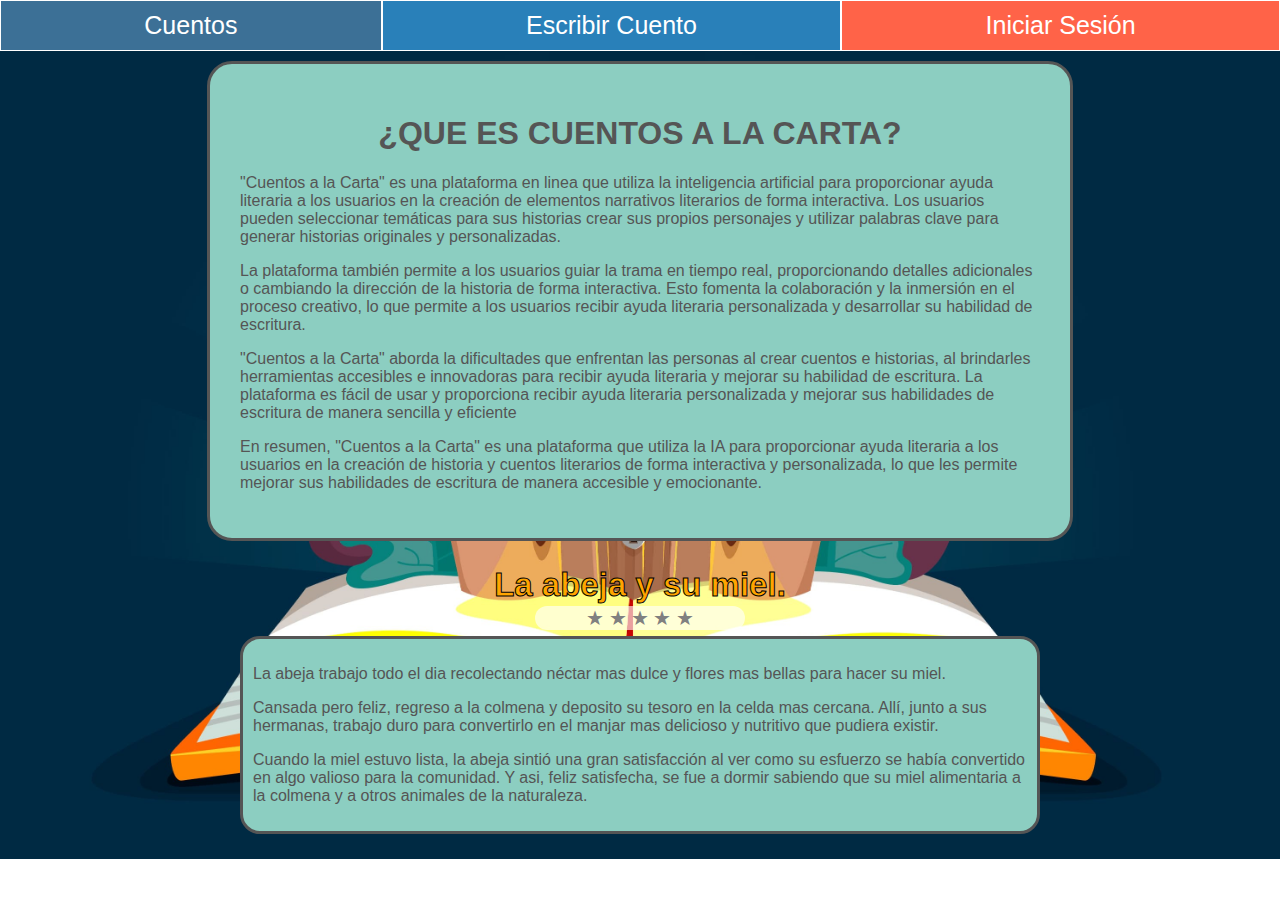
==== index.html @ 3b359a75 "HTML VALIDADO SEGUN W3C sin errores" ====
<!DOCTYPE html>
<html lang="es">

<head>
    <meta charset="UTF-8">
    <meta http-equiv="X-UA-Compatible" content="IE=edge">
    <meta name="viewport" content="width=device-width, initial-scale=1.0">
    <title>Cuentos a la Carta</title>
    <link rel="stylesheet" href="style.css">
    <link rel="stylesheet" href="formato-cuento.css">
</head>

<body>
    <header>
        <nav class="navbar">
            <ul class="menu-bar">
                <li><a href="cuentos.html">Cuentos</a></li>
                <li><a href="escribir.html">Escribir Cuento</a></li>
                <li class="iniciarsesion"><a href="iniciosesion.html">Iniciar Sesión</a></li>
            </ul>
        </nav>
    </header>
    <main>
        <section class="explicacion-inicio">
            <h1>¿QUE ES CUENTOS A LA CARTA?</h1>
            <p>"Cuentos a la Carta" es una plataforma en linea que utiliza la inteligencia artificial
                para proporcionar ayuda literaria a los usuarios en la creación de elementos narrativos
                literarios de forma interactiva. Los usuarios pueden seleccionar temáticas
                para sus historias crear sus propios personajes y utilizar palabras clave para generar
                historias originales y personalizadas.
            </p>
            <p>
                La plataforma también permite a los usuarios guiar la trama en tiempo real,
                proporcionando detalles adicionales o cambiando la dirección de la historia
                de forma interactiva. Esto fomenta la colaboración y la inmersión en el proceso
                creativo, lo que permite a los usuarios recibir ayuda literaria personalizada
                y desarrollar su habilidad de escritura.
            </p>

            <p>
                "Cuentos a la Carta" aborda la dificultades que enfrentan las personas al crear cuentos
                e historias, al brindarles herramientas accesibles e innovadoras para recibir ayuda literaria
                y mejorar su habilidad de escritura. La plataforma es fácil de usar y proporciona recibir
                ayuda literaria personalizada y mejorar sus habilidades de escritura de manera sencilla y eficiente
            </p>
            <p>
                En resumen, "Cuentos a la Carta" es una plataforma que utiliza la IA para proporcionar
                ayuda literaria a los usuarios en la creación de historia y cuentos literarios de forma
                interactiva y personalizada, lo que les permite mejorar sus habilidades de escritura
                de manera accesible y emocionante.
            </p>
        </section>

        <article class="cuento">
            <h2>La abeja y su miel.</h2>
            <form class="estrellas">
                <p class="clasificacion">
                    <input id="radio1" type="radio" name="estrellas" value="5">
                    <label for="radio1">★</label>
                    <input id="radio2" type="radio" name="estrellas" value="4">
                    <label for="radio2">★</label>
                    <input id="radio3" type="radio" name="estrellas" value="3">
                    <label for="radio3">★</label>
                    <input id="radio4" type="radio" name="estrellas" value="2">
                    <label for="radio4">★</label>
                    <input id="radio5" type="radio" name="estrellas" value="1">
                    <label for="radio5">★</label>
                </p>
            </form>
            <div class="boxcuento">
                <p> La abeja trabajo todo el dia recolectando néctar mas dulce y flores mas
                    bellas para hacer su miel. </p>
                <p>Cansada pero feliz, regreso a la colmena y deposito
                    su tesoro en la celda mas cercana.
                    Allí, junto a sus hermanas, trabajo duro para
                    convertirlo en el manjar mas delicioso y nutritivo que pudiera existir.</p>
                <p>Cuando
                    la miel estuvo lista, la abeja sintió una gran satisfacción al ver como su esfuerzo
                    se había convertido en algo valioso para la comunidad.
                    Y asi, feliz satisfecha,
                    se fue a dormir sabiendo que su miel alimentaria a la colmena y a otros animales
                    de la naturaleza.</p>
            </div>
        </article>
    </main>
    <footer></footer>
</body>

</html>
---- style.css ----
html {
  -webkit-scroll-behavior: smooth;
  scroll-behavior: smooth;
  font-family: Arial, Helvetica, sans-serif, Courier, monospace;
}


body {
  font-family: Arial, sans-serif;
  margin: 0;
  padding: 0;
  background-image: url(Castillo-fondo.jpg);
  background-repeat: no-repeat;
  background-size: cover;
  background-color: #FFFFFF;
  color: #555555;
}

/* MENU DE NAVEGACION PRINCIPAL */
.navbar {
  background-color: #2980B9;
  text-align: center;
}

.menu-bar {
  list-style-type: none;
  display: flex;
  flex-wrap: wrap;
  padding: 0;
  margin: 0;
}

.menu-bar li {
  flex-grow: 1;
}

.menu-bar li:hover {
  background-color: #684d4d52;
  cursor: pointer;
}

.iniciarsesion {
  background-color: #FF6348;
}

.iniciarsesion:hover {
  background-color: #684d4d52;
}

.menu-bar a {
  display: flex;
  justify-content: center;
  text-decoration: none;
  font-size: 25px;
  padding: 10px;
  color: #ffff;
  border: solid 1px;
}

@media screen and (max-width: 500px) {
  nav ul {
    flex-direction: column;
  }
}

/* INICIO */

.explicacion-inicio h1 {
  text-align: center;
}

.explicacion-inicio {
  border: solid;
  width: 90%;
  max-width: 800px;
  /* por ejemplo */
  margin: 0 auto;
  padding: 30px;
  margin-top: 10px;
  border-radius: 25px;
  background-color: #8ccec1;
}

/* CREAR CUENTO ESTILOS */
/* Estilos para el formulario */
.escribircuento form {
  display: flex;
  flex-direction: column;
  align-items: center;
  justify-content: center;
  margin-top: 10px;
}

.escribircuento h2{
  font-size: 35px;
  text-align: center;
  color: #ffa500;
  -webkit-text-stroke: 1px black; /* para navegadores webkit como Chrome y Safari */

}

.escribircuento label {
  font-size: 30px;
  color: #ffa500;
  -webkit-text-stroke: 1px black; /* para navegadores webkit como Chrome y Safari */
}

.escribircuento input[type="text"],
.escribircuento input[type="number"],
.escribircuento select {
  padding: 10px;
  margin: 10px;
  font-size: 16px;
  border-radius: 25px;
  width: 100%;
  border: 1px solid black;
  max-width: 500px;
  text-align: center;
}

.escribircuento input[type="number"] {
  min-width: 353px;
  max-width: 478px;
  margin: 10px;
}

.escribircuento button[type="submit"] {
  padding: 10px;
  margin: 20px 10px;
  font-size: 18px;
  border: none;
  border-radius: 5px;
  background-color: #2980B9;
  border: black 1px solid;
  color: white;
  cursor: pointer;
  transition: all 0.3s ease;
}

.escribircuento button[type="submit"]:hover {
  background-color: #1C639E;
}

/* Estilos para la sección de vista previa del cuento */

#cuento-generado {
  display: flex;
  justify-content: center;
  align-items: center;
  max-width: 80%;
  min-height: 200px;
  margin: auto;
  margin-bottom: 25px;
  font-size: 24px;
  overflow-wrap: break-word;
  word-wrap: break-word;
  text-align: center;
  border: black 1px solid;
  border-radius: 25px;
  background-color: #FFFFFF;
}

#cuento-generado p {
  max-width: 100%;
  overflow: hidden;
}

#cuento-generado:after {
  content: "";
  /* crear un pseudo-elemento después del contenido para calcular el número de palabras */
  visibility: hidden;
}

#cuento-generado[data-word-count]:after {
  content: attr(data-word-count);
  /* establecer el contenido del pseudo-elemento como el número de palabras */
}

/* estilos opcionales para los distintos tamaños de fuente según el número de palabras */
@media (min-width: 768px) {
  #cuento-generado[data-word-count="0"] {
    font-size: 1rem;
  }

  #cuento-generado[data-word-count="50"] {
    font-size: 1.25rem;
  }

  #cuento-generado[data-word-count="100"] {
    font-size: 1.5rem;
  }

  #cuento-generado[data-word-count="150"] {
    font-size: 1.75rem;
  }

  #cuento-generado[data-word-count="200"] {
    font-size: 2rem;
  }
}
---- formato-cuento.css ----
/* ESTRELLAS */
.estrellas {
    width: 250px;
    margin: 0 auto;
    height: 50px;
  }
  
  .estrellas p {
    text-align: center;
  }

  .estrellas label:hover,
  .estrellas label:hover ~ label {
    color: #ffa500;
  }
  
  .clasificacion  label {
    font-size: 20px;
    color: #808080;
  }
  
  .clasificacion {
    direction: rtl;
    unicode-bidi: bidi-override;
    margin: 20px;
    background-color: #ffffff9f;
    border-radius: 25px;
  }

  .clasificacion input[type="radio"] {
    display: none;
  }
  
  .clasificacion input[type="radio"]:checked ~ label {
    color: #ffa500;
  }

/* CUENTOS */


  .cuento{
    width: 90%;
    max-width: 800px; /* por ejemplo */
    margin: 25px auto;
  }

  .cuento form{
    height:30px;
  }
  
  .cuento h2 {
    text-align: center;
    margin: 0;
    height: 20px;
    color: #ffa500;
    font-size: 33px;
    -webkit-text-stroke: 1px black; /* para navegadores webkit como Chrome y Safari */
  }
  
  
  .boxcuento{
    border: solid;
    padding: 10px;
    border-radius: 20px;
    background-color: #8ccec1;
  }
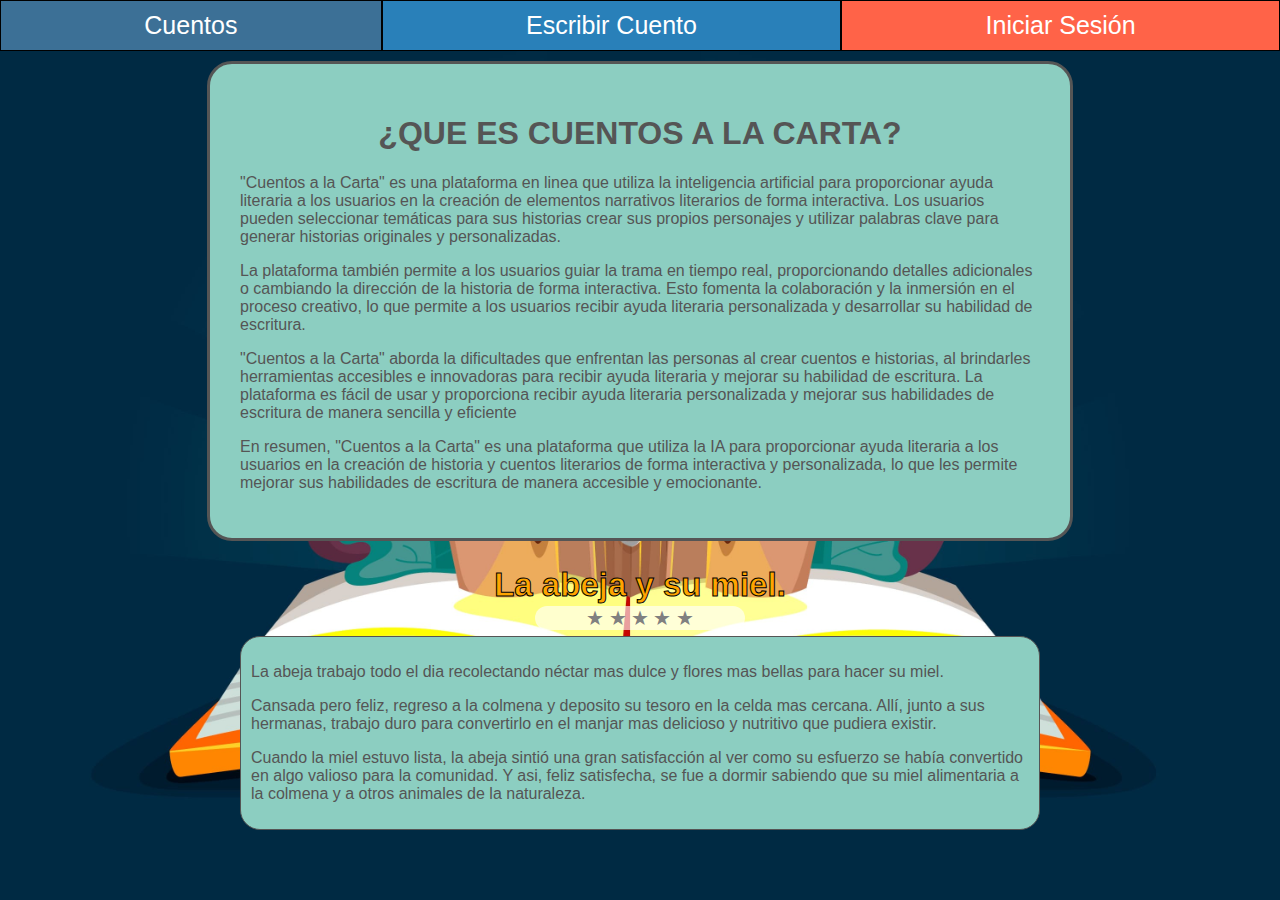
==== commit f3d4ff26: "se agrego el archvio perfil.html se corrigio el css segun formato W3C" ====
--- a/index.html
+++ b/index.html
@@ -22,7 +22,7 @@
     </header>
     <main>
         <section class="explicacion-inicio">
-            <h1>¿QUE ES CUENTOS A LA CARTA?</h1>
+            <h1 role="heading">¿QUE ES CUENTOS A LA CARTA?</h1>
             <p>"Cuentos a la Carta" es una plataforma en linea que utiliza la inteligencia artificial
                 para proporcionar ayuda literaria a los usuarios en la creación de elementos narrativos
                 literarios de forma interactiva. Los usuarios pueden seleccionar temáticas
--- a/style.css
+++ b/style.css
@@ -1,18 +1,14 @@
 html {
-  -webkit-scroll-behavior: smooth;
   scroll-behavior: smooth;
-  font-family: Arial, Helvetica, sans-serif, Courier, monospace;
-}
-
+  font-family: Arial, Helvetica, sans-serif;
+}
 
 body {
   font-family: Arial, sans-serif;
   margin: 0;
   padding: 0;
-  background-image: url(Castillo-fondo.jpg);
-  background-repeat: no-repeat;
+  background: #FFFFFF url(imagenes/Castillo-fondo.jpg) repeat;
   background-size: cover;
-  background-color: #FFFFFF;
   color: #555555;
 }
 
@@ -23,11 +19,11 @@
 }
 
 .menu-bar {
-  list-style-type: none;
   display: flex;
   flex-wrap: wrap;
+  list-style: none;
+  margin: 0;
   padding: 0;
-  margin: 0;
 }
 
 .menu-bar li {
@@ -35,7 +31,7 @@
 }
 
 .menu-bar li:hover {
-  background-color: #684d4d52;
+  background-color: rgba(104, 77, 77, 0.32);
   cursor: pointer;
 }
 
@@ -44,36 +40,32 @@
 }
 
 .iniciarsesion:hover {
-  background-color: #684d4d52;
+  background-color: rgba(104, 77, 77, 0.32);
 }
 
 .menu-bar a {
-  display: flex;
-  justify-content: center;
-  text-decoration: none;
+  color: #fff;
+  display: block;
   font-size: 25px;
   padding: 10px;
-  color: #ffff;
-  border: solid 1px;
+  text-decoration: none;
+  border: 1px solid black;
 }
 
 @media screen and (max-width: 500px) {
-  nav ul {
+  .menu-bar {
     flex-direction: column;
   }
 }
 
+
+
 /* INICIO */
-
-.explicacion-inicio h1 {
-  text-align: center;
-}
 
 .explicacion-inicio {
   border: solid;
   width: 90%;
   max-width: 800px;
-  /* por ejemplo */
   margin: 0 auto;
   padding: 30px;
   margin-top: 10px;
@@ -81,8 +73,11 @@
   background-color: #8ccec1;
 }
 
-/* CREAR CUENTO ESTILOS */
-/* Estilos para el formulario */
+.explicacion-inicio h1 {
+  text-align: center;
+}
+
+/* Estilos para el formulario de crear cuento */
 .escribircuento form {
   display: flex;
   flex-direction: column;
@@ -91,50 +86,49 @@
   margin-top: 10px;
 }
 
-.escribircuento h2{
-  font-size: 35px;
+.escribircuento h2 {
+  font-size: 2.1875rem;
   text-align: center;
   color: #ffa500;
-  -webkit-text-stroke: 1px black; /* para navegadores webkit como Chrome y Safari */
-
+  text-shadow: 1px 1px 0 black;
 }
 
 .escribircuento label {
-  font-size: 30px;
+  font-size: 1.875rem;
   color: #ffa500;
-  -webkit-text-stroke: 1px black; /* para navegadores webkit como Chrome y Safari */
+  text-shadow: 1px 1px 0 black;
 }
 
 .escribircuento input[type="text"],
 .escribircuento input[type="number"],
-.escribircuento select {
-  padding: 10px;
-  margin: 10px;
-  font-size: 16px;
-  border-radius: 25px;
+.escribircuento select,
+.escribircuento textarea {
+  padding: 0.625rem;
+  margin: 0.625rem;
+  font-size: 1rem;
+  border-radius: 1.5625rem;
   width: 100%;
   border: 1px solid black;
-  max-width: 500px;
+  max-width: 31.25rem;
   text-align: center;
 }
 
 .escribircuento input[type="number"] {
-  min-width: 353px;
-  max-width: 478px;
-  margin: 10px;
+  min-width: 22.0625rem;
+  max-width: 29.875rem;
+  margin: 0.625rem;
 }
 
 .escribircuento button[type="submit"] {
-  padding: 10px;
-  margin: 20px 10px;
-  font-size: 18px;
+  padding: 0.625rem;
+  margin: 1.25rem 0.625rem;
+  font-size: 1.125rem;
   border: none;
-  border-radius: 5px;
+  border-radius: 0.3125rem;
   background-color: #2980B9;
-  border: black 1px solid;
+  border: 1px solid black;
   color: white;
   cursor: pointer;
-  transition: all 0.3s ease;
 }
 
 .escribircuento button[type="submit"]:hover {
@@ -143,21 +137,20 @@
 
 /* Estilos para la sección de vista previa del cuento */
 
+
 #cuento-generado {
-  display: flex;
-  justify-content: center;
-  align-items: center;
   max-width: 80%;
   min-height: 200px;
-  margin: auto;
-  margin-bottom: 25px;
+  margin: 25px auto 0;
+  padding: 10px;
   font-size: 24px;
+  line-height: 1.5;
+  text-align: center;
+  border: 1px solid black;
+  border-radius: 25px;
+  background-color: #FFF;
   overflow-wrap: break-word;
-  word-wrap: break-word;
-  text-align: center;
-  border: black 1px solid;
-  border-radius: 25px;
-  background-color: #FFFFFF;
+  margin-bottom: 100px;
 }
 
 #cuento-generado p {
@@ -165,18 +158,11 @@
   overflow: hidden;
 }
 
-#cuento-generado:after {
-  content: "";
-  /* crear un pseudo-elemento después del contenido para calcular el número de palabras */
+#cuento-generado::after {
+  content: attr(data-word-count);
   visibility: hidden;
 }
 
-#cuento-generado[data-word-count]:after {
-  content: attr(data-word-count);
-  /* establecer el contenido del pseudo-elemento como el número de palabras */
-}
-
-/* estilos opcionales para los distintos tamaños de fuente según el número de palabras */
 @media (min-width: 768px) {
   #cuento-generado[data-word-count="0"] {
     font-size: 1rem;
@@ -197,4 +183,66 @@
   #cuento-generado[data-word-count="200"] {
     font-size: 2rem;
   }
-}+}
+
+
+/* PERFIL PARAMETROS */
+.perfil {
+  display: flex;
+  flex-direction: column;
+  align-items: center;
+  justify-content: center;
+  font-family: Arial, sans-serif;
+  text-align: center;
+  margin: 10% auto;
+  padding: 20px;
+  max-width: 350px;
+  background-color: #ffffffc2;
+  border-radius: 15%;
+}
+
+.imagen-perfil {
+  width: 50%;
+  max-width: 200px;
+  height: auto;
+  border-radius: 100%;
+  margin-bottom: 20px;
+}
+
+.name-user {
+  margin-top: 0;
+  margin-bottom: 10px;
+}
+
+.email-user, .fecha-user {
+  margin: 0;
+  margin-bottom: 10px;
+}
+
+.btn-cerrar-sesion {
+  display: inline-block;
+  background-color: #2980B9;
+  color: #FFFFFF;
+  padding: 10px 20px;
+  border-radius: 5px;
+  text-decoration: none;
+  margin-right: 10px;
+}
+
+.btn-cerrar-sesion:hover {
+  background-color: #154360;
+}
+
+@media screen and (max-width: 768px) {
+  .perfil {
+    margin: 5%;
+  }
+
+  .imagen-perfil {
+    width: 70%;
+    max-width: 200px;
+    height: auto;
+    margin-bottom: 10px;
+  }
+}
+
--- a/formato-cuento.css
+++ b/formato-cuento.css
@@ -1,67 +1,61 @@
 /* ESTRELLAS */
+
 .estrellas {
-    width: 250px;
-    margin: 0 auto;
-    height: 50px;
-  }
-  
-  .estrellas p {
-    text-align: center;
-  }
+  width: 250px;
+  margin: 0 auto;
+  height: 50px;
+  text-align: center;
+}
 
-  .estrellas label:hover,
-  .estrellas label:hover ~ label {
-    color: #ffa500;
-  }
-  
-  .clasificacion  label {
-    font-size: 20px;
-    color: #808080;
-  }
-  
-  .clasificacion {
-    direction: rtl;
-    unicode-bidi: bidi-override;
-    margin: 20px;
-    background-color: #ffffff9f;
-    border-radius: 25px;
-  }
+.estrellas label:hover,
+.estrellas label:hover~label {
+  color: #ffa500;
+}
 
-  .clasificacion input[type="radio"] {
-    display: none;
-  }
-  
-  .clasificacion input[type="radio"]:checked ~ label {
-    color: #ffa500;
-  }
+.clasificacion label {
+  font-size: 20px;
+  color: #808080;
+}
+
+.clasificacion {
+  direction: rtl;
+  unicode-bidi: bidi-override;
+  margin: 20px;
+  background-color: rgba(255, 255, 255, 0.62);
+  border-radius: 25px;
+}
+
+.clasificacion input[type="radio"] {
+  display: none;
+}
+
 
 /* CUENTOS */
 
 
-  .cuento{
-    width: 90%;
-    max-width: 800px; /* por ejemplo */
-    margin: 25px auto;
-  }
+.cuento {
+  width: 90%;
+  max-width: 800px;
+  margin: 25px auto;
+}
 
-  .cuento form{
-    height:30px;
-  }
-  
-  .cuento h2 {
-    text-align: center;
-    margin: 0;
-    height: 20px;
-    color: #ffa500;
-    font-size: 33px;
-    -webkit-text-stroke: 1px black; /* para navegadores webkit como Chrome y Safari */
-  }
-  
-  
-  .boxcuento{
-    border: solid;
-    padding: 10px;
-    border-radius: 20px;
-    background-color: #8ccec1;
-  }
-  
+.cuento form {
+  height: 30px;
+}
+
+.cuento h2 {
+  text-align: center;
+  margin: 0;
+  height: 20px;
+  color: #ffa500;
+  font-size: 33px;
+  -webkit-text-stroke: 1px black;
+  /* text-stroke: 1px black; */
+}
+
+.boxcuento {
+  border: 1px solid;
+  padding: 10px;
+  border-radius: 20px;
+  background-color: #8ccec1;
+}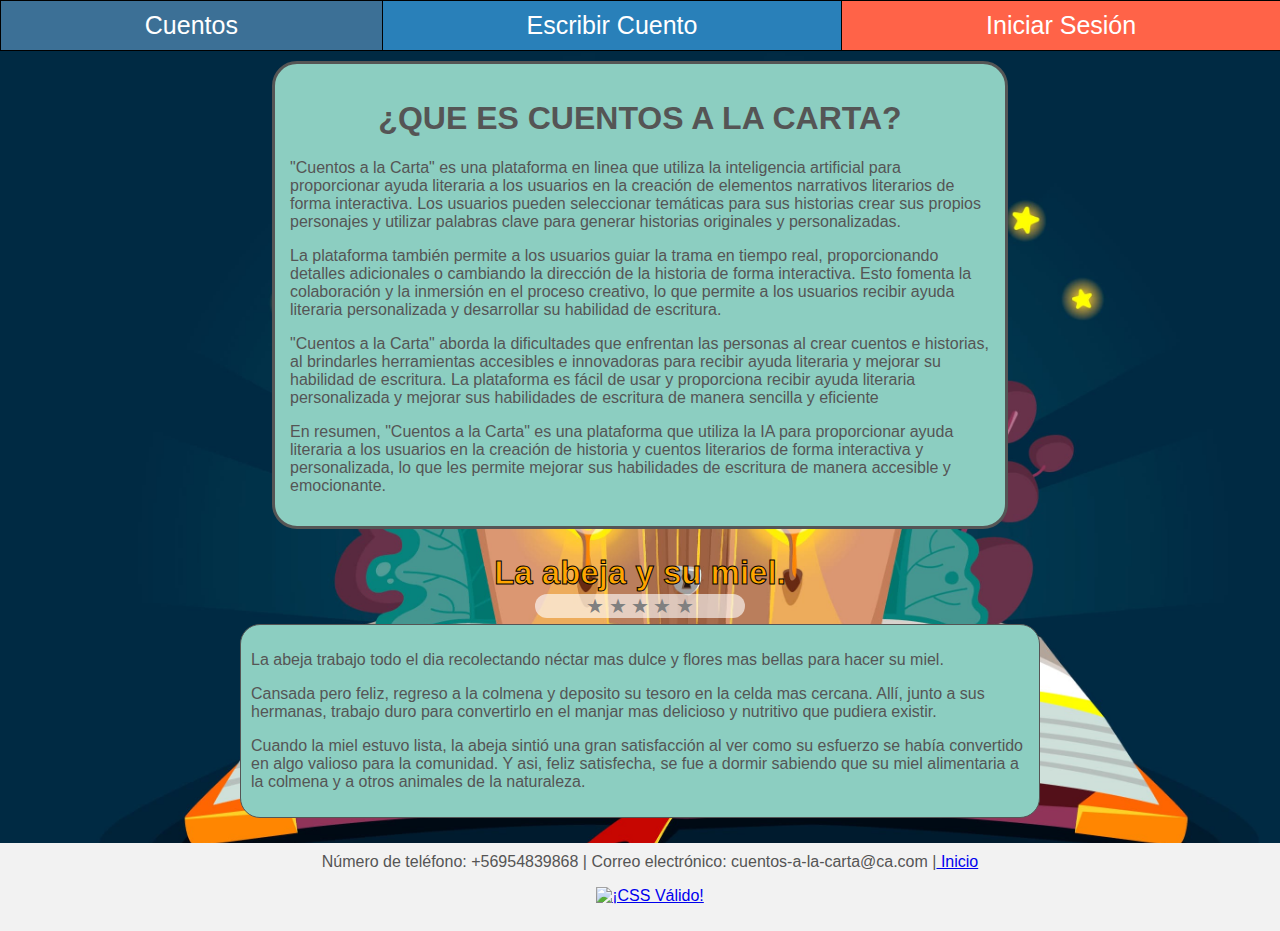
==== commit 278c4126: "se agrego footer y se agrego validador de sitio" ====
--- a/index.html
+++ b/index.html
@@ -55,8 +55,8 @@
             <h2>La abeja y su miel.</h2>
             <form class="estrellas">
                 <p class="clasificacion">
-                    <input id="radio1" type="radio" name="estrellas" value="5">
-                    <label for="radio1">★</label>
+                    <input id="radio1" type="radio" name="estrellas" value="5" >
+                    <label for="radio1" >★</label>
                     <input id="radio2" type="radio" name="estrellas" value="4">
                     <label for="radio2">★</label>
                     <input id="radio3" type="radio" name="estrellas" value="3">
@@ -83,7 +83,16 @@
             </div>
         </article>
     </main>
-    <footer></footer>
+    <footer id="footer"
+    <p>Número de teléfono: +56954839868 | Correo electrónico: cuentos-a-la-carta@ca.com |<a href="index.html"> Inicio</a></p>
+     </p>
+       <a href="http://jigsaw.w3.org/css-validator/check/referer">
+           <img style="border:0;width:88px;height:31px"
+               src="http://jigsaw.w3.org/css-validator/images/vcss"
+               alt="¡CSS Válido!" />
+       </a>
+     </p>
+   </footer>
 </body>
 
 </html>--- a/style.css
+++ b/style.css
@@ -31,7 +31,7 @@
 }
 
 .menu-bar li:hover {
-  background-color: rgba(104, 77, 77, 0.32);
+  background-color: #684d4d52;
   cursor: pointer;
 }
 
@@ -50,6 +50,7 @@
   padding: 10px;
   text-decoration: none;
   border: 1px solid black;
+  border-right: 0;
 }
 
 @media screen and (max-width: 500px) {
@@ -65,9 +66,9 @@
 .explicacion-inicio {
   border: solid;
   width: 90%;
-  max-width: 800px;
+  max-width: 700px;
   margin: 0 auto;
-  padding: 30px;
+  padding: 15px;
   margin-top: 10px;
   border-radius: 25px;
   background-color: #8ccec1;
@@ -83,15 +84,17 @@
   flex-direction: column;
   align-items: center;
   justify-content: center;
-  margin-top: 10px;
+  margin-top: 30px;
 }
 
 .escribircuento h2 {
-  font-size: 2.1875rem;
+  font-size: 30px;
   text-align: center;
   color: #ffa500;
   text-shadow: 1px 1px 0 black;
-}
+  word-wrap: break-word;
+}
+
 
 .escribircuento label {
   font-size: 1.875rem;
@@ -102,26 +105,37 @@
 .escribircuento input[type="text"],
 .escribircuento input[type="number"],
 .escribircuento select,
-.escribircuento textarea {
+.escribircuento textarea
+ {
   padding: 0.625rem;
   margin: 0.625rem;
   font-size: 1rem;
   border-radius: 1.5625rem;
   width: 100%;
   border: 1px solid black;
-  max-width: 31.25rem;
-  text-align: center;
-}
-
-.escribircuento input[type="number"] {
-  min-width: 22.0625rem;
-  max-width: 29.875rem;
-  margin: 0.625rem;
+  max-width: 30rem;
+  text-align: center;
+  align-items: center;
+}
+.escribircuento #edad,
+.escribircuento #palabras {
+  margin-left: 0;
+  margin-right: 0;
+  width: 89.6%;
+  max-width: 28.5rem;
+}
+
+
+.escribircuento select:hover,
+.escribircuento input:hover,
+#contexto:hover,
+#prompt:hover {
+  box-shadow: 0 0 5px #81c700;
 }
 
 .escribircuento button[type="submit"] {
   padding: 0.625rem;
-  margin: 1.25rem 0.625rem;
+
   font-size: 1.125rem;
   border: none;
   border-radius: 0.3125rem;
@@ -133,7 +147,75 @@
 
 .escribircuento button[type="submit"]:hover {
   background-color: #1C639E;
-}
+  box-shadow: 0 0 8px #81c700;
+}
+
+
+#contexto {
+  resize: none;
+  font-size: 25px;
+  padding: 20px;
+  border-radius:5px ;
+  width: 75%;
+  max-width: 28.5rem;
+}
+
+#contexto::-webkit-scrollbar {
+  width: 10px;
+}
+
+#contexto::-webkit-scrollbar-track {
+  background-color: #f1f1f1;
+}
+
+#contexto::-webkit-scrollbar-thumb {
+  background-color: #81c700;
+  border-radius: 5px;
+}
+
+#contexto::-webkit-scrollbar-thumb:hover {
+  background-color: #81c70083;
+}
+
+
+#prompt,
+.prompt {
+  resize: none;
+  font-size: 25px;
+  padding: 20px;
+  border-radius:5px ;
+  width: 75%;
+  max-width: 28.5rem;
+  text-align: center;
+  margin: 5px;
+  /* display: none;  */
+  /* al comentar esta linea se muestra el prompt */
+}
+
+#prompt::-webkit-scrollbar {
+  width: 10px;
+}
+
+#prompt::-webkit-scrollbar-track {
+  background-color: #f1f1f1;
+}
+
+#prompt::-webkit-scrollbar-thumb {
+  background-color: #81c700;
+  border-radius: 5px;
+}
+
+#prompt::-webkit-scrollbar-thumb:hover {
+  background-color: #81c70083;
+}
+
+
+
+
+
+
+
+
 
 /* Estilos para la sección de vista previa del cuento */
 
@@ -194,12 +276,17 @@
   justify-content: center;
   font-family: Arial, sans-serif;
   text-align: center;
-  margin: 10% auto;
+  position: fixed;
+  top: 50%;
+  left: 50%;
+  transform: translate(-50%, -50%);
   padding: 20px;
   max-width: 350px;
   background-color: #ffffffc2;
   border-radius: 15%;
 }
+
+
 
 .imagen-perfil {
   width: 50%;
@@ -246,3 +333,19 @@
   }
 }
 
+/* FOOTER */
+#page-wrapper {
+  min-height: calc(100vh - 100px); /* 100px es la altura del pie de página */
+}
+#footer {
+  position: relative;
+  bottom: 0;
+  left: 0;
+  width: 100%;
+  background-color: #f2f2f2;
+  padding: 10px;
+  text-align: center;
+}
+
+
+
--- a/formato-cuento.css
+++ b/formato-cuento.css
@@ -7,14 +7,16 @@
   text-align: center;
 }
 
-.estrellas label:hover,
-.estrellas label:hover~label {
-  color: #ffa500;
-}
-
 .clasificacion label {
   font-size: 20px;
   color: #808080;
+  cursor: pointer;
+}
+
+.clasificacion label:hover,
+.clasificacion label:hover ~ label,
+.clasificacion input[type="radio"]:checked ~ label {
+  color: #ffa500;
 }
 
 .clasificacion {
@@ -23,6 +25,10 @@
   margin: 20px;
   background-color: rgba(255, 255, 255, 0.62);
   border-radius: 25px;
+}
+
+.clasificacion:hover{
+  border: solid 1px #ffa500;
 }
 
 .clasificacion input[type="radio"] {
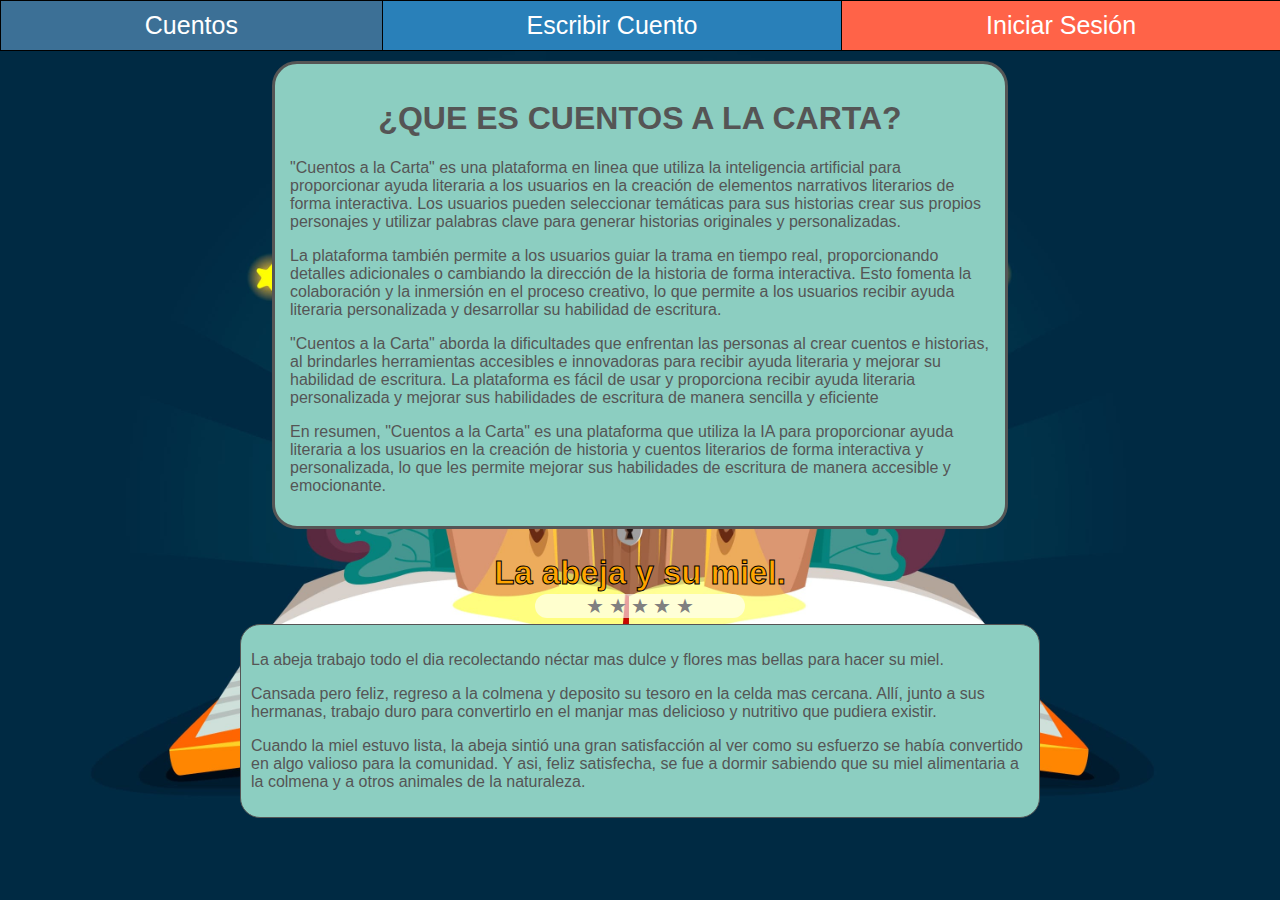
==== commit a3836157: "Se cambio titulo a la pagina se elimino footer en todas las paginas" ====
--- a/index.html
+++ b/index.html
@@ -1,98 +1,101 @@
 <!DOCTYPE html>
 <html lang="es">
+  <head>
+    <meta charset="UTF-8" />
+    <meta http-equiv="X-UA-Compatible" content="IE=edge" />
+    <meta name="viewport" content="width=device-width, initial-scale=1.0" />
+    <title>Cuentos a la Carta</title>
+    <link rel="stylesheet" href="style.css" />
+    <link rel="stylesheet" href="formato-cuento.css" />
+  </head>
 
-<head>
-    <meta charset="UTF-8">
-    <meta http-equiv="X-UA-Compatible" content="IE=edge">
-    <meta name="viewport" content="width=device-width, initial-scale=1.0">
-    <title>Cuentos a la Carta</title>
-    <link rel="stylesheet" href="style.css">
-    <link rel="stylesheet" href="formato-cuento.css">
-</head>
+  <body>
+    <header>
+      <nav class="navbar">
+        <ul class="menu-bar">
+          <li><a href="cuentos.html">Cuentos</a></li>
+          <li><a href="escribir.html">Escribir Cuento</a></li>
+          <li class="iniciarsesion">
+            <a href="iniciosesion.html">Iniciar Sesión</a>
+          </li>
+        </ul>
+      </nav>
+    </header>
 
-<body>
-    <header>
-        <nav class="navbar">
-            <ul class="menu-bar">
-                <li><a href="cuentos.html">Cuentos</a></li>
-                <li><a href="escribir.html">Escribir Cuento</a></li>
-                <li class="iniciarsesion"><a href="iniciosesion.html">Iniciar Sesión</a></li>
-            </ul>
-        </nav>
-    </header>
     <main>
-        <section class="explicacion-inicio">
-            <h1 role="heading">¿QUE ES CUENTOS A LA CARTA?</h1>
-            <p>"Cuentos a la Carta" es una plataforma en linea que utiliza la inteligencia artificial
-                para proporcionar ayuda literaria a los usuarios en la creación de elementos narrativos
-                literarios de forma interactiva. Los usuarios pueden seleccionar temáticas
-                para sus historias crear sus propios personajes y utilizar palabras clave para generar
-                historias originales y personalizadas.
-            </p>
-            <p>
-                La plataforma también permite a los usuarios guiar la trama en tiempo real,
-                proporcionando detalles adicionales o cambiando la dirección de la historia
-                de forma interactiva. Esto fomenta la colaboración y la inmersión en el proceso
-                creativo, lo que permite a los usuarios recibir ayuda literaria personalizada
-                y desarrollar su habilidad de escritura.
-            </p>
+      <section class="explicacion-inicio">
+        <h1 role="heading">¿QUE ES CUENTOS A LA CARTA?</h1>
+        <p>
+          "Cuentos a la Carta" es una plataforma en linea que utiliza la
+          inteligencia artificial para proporcionar ayuda literaria a los
+          usuarios en la creación de elementos narrativos literarios de forma
+          interactiva. Los usuarios pueden seleccionar temáticas para sus
+          historias crear sus propios personajes y utilizar palabras clave para
+          generar historias originales y personalizadas.
+        </p>
+        <p>
+          La plataforma también permite a los usuarios guiar la trama en tiempo
+          real, proporcionando detalles adicionales o cambiando la dirección de
+          la historia de forma interactiva. Esto fomenta la colaboración y la
+          inmersión en el proceso creativo, lo que permite a los usuarios
+          recibir ayuda literaria personalizada y desarrollar su habilidad de
+          escritura.
+        </p>
 
-            <p>
-                "Cuentos a la Carta" aborda la dificultades que enfrentan las personas al crear cuentos
-                e historias, al brindarles herramientas accesibles e innovadoras para recibir ayuda literaria
-                y mejorar su habilidad de escritura. La plataforma es fácil de usar y proporciona recibir
-                ayuda literaria personalizada y mejorar sus habilidades de escritura de manera sencilla y eficiente
-            </p>
-            <p>
-                En resumen, "Cuentos a la Carta" es una plataforma que utiliza la IA para proporcionar
-                ayuda literaria a los usuarios en la creación de historia y cuentos literarios de forma
-                interactiva y personalizada, lo que les permite mejorar sus habilidades de escritura
-                de manera accesible y emocionante.
-            </p>
-        </section>
+        <p>
+          "Cuentos a la Carta" aborda la dificultades que enfrentan las personas
+          al crear cuentos e historias, al brindarles herramientas accesibles e
+          innovadoras para recibir ayuda literaria y mejorar su habilidad de
+          escritura. La plataforma es fácil de usar y proporciona recibir ayuda
+          literaria personalizada y mejorar sus habilidades de escritura de
+          manera sencilla y eficiente
+        </p>
+        <p>
+          En resumen, "Cuentos a la Carta" es una plataforma que utiliza la IA
+          para proporcionar ayuda literaria a los usuarios en la creación de
+          historia y cuentos literarios de forma interactiva y personalizada, lo
+          que les permite mejorar sus habilidades de escritura de manera
+          accesible y emocionante.
+        </p>
+      </section>
 
-        <article class="cuento">
-            <h2>La abeja y su miel.</h2>
-            <form class="estrellas">
-                <p class="clasificacion">
-                    <input id="radio1" type="radio" name="estrellas" value="5" >
-                    <label for="radio1" >★</label>
-                    <input id="radio2" type="radio" name="estrellas" value="4">
-                    <label for="radio2">★</label>
-                    <input id="radio3" type="radio" name="estrellas" value="3">
-                    <label for="radio3">★</label>
-                    <input id="radio4" type="radio" name="estrellas" value="2">
-                    <label for="radio4">★</label>
-                    <input id="radio5" type="radio" name="estrellas" value="1">
-                    <label for="radio5">★</label>
-                </p>
-            </form>
-            <div class="boxcuento">
-                <p> La abeja trabajo todo el dia recolectando néctar mas dulce y flores mas
-                    bellas para hacer su miel. </p>
-                <p>Cansada pero feliz, regreso a la colmena y deposito
-                    su tesoro en la celda mas cercana.
-                    Allí, junto a sus hermanas, trabajo duro para
-                    convertirlo en el manjar mas delicioso y nutritivo que pudiera existir.</p>
-                <p>Cuando
-                    la miel estuvo lista, la abeja sintió una gran satisfacción al ver como su esfuerzo
-                    se había convertido en algo valioso para la comunidad.
-                    Y asi, feliz satisfecha,
-                    se fue a dormir sabiendo que su miel alimentaria a la colmena y a otros animales
-                    de la naturaleza.</p>
-            </div>
-        </article>
+      <article class="cuento">
+        <h2>La abeja y su miel.</h2>
+        <form class="estrellas">
+          <p class="clasificacion">
+            <input id="radio1" type="radio" name="estrellas" value="5" />
+            <label for="radio1">★</label>
+            <input id="radio2" type="radio" name="estrellas" value="4" />
+            <label for="radio2">★</label>
+            <input id="radio3" type="radio" name="estrellas" value="3" />
+            <label for="radio3">★</label>
+            <input id="radio4" type="radio" name="estrellas" value="2" />
+            <label for="radio4">★</label>
+            <input id="radio5" type="radio" name="estrellas" value="1" />
+            <label for="radio5">★</label>
+          </p>
+        </form>
+        <div class="boxcuento">
+          <p>
+            La abeja trabajo todo el dia recolectando néctar mas dulce y flores
+            mas bellas para hacer su miel.
+          </p>
+          <p>
+            Cansada pero feliz, regreso a la colmena y deposito su tesoro en la
+            celda mas cercana. Allí, junto a sus hermanas, trabajo duro para
+            convertirlo en el manjar mas delicioso y nutritivo que pudiera
+            existir.
+          </p>
+          <p>
+            Cuando la miel estuvo lista, la abeja sintió una gran satisfacción
+            al ver como su esfuerzo se había convertido en algo valioso para la
+            comunidad. Y asi, feliz satisfecha, se fue a dormir sabiendo que su
+            miel alimentaria a la colmena y a otros animales de la naturaleza.
+          </p>
+        </div>
+      </article>
     </main>
-    <footer id="footer"
-    <p>Número de teléfono: +56954839868 | Correo electrónico: cuentos-a-la-carta@ca.com |<a href="index.html"> Inicio</a></p>
-     </p>
-       <a href="http://jigsaw.w3.org/css-validator/check/referer">
-           <img style="border:0;width:88px;height:31px"
-               src="http://jigsaw.w3.org/css-validator/images/vcss"
-               alt="¡CSS Válido!" />
-       </a>
-     </p>
-   </footer>
-</body>
 
-</html>+    <footer></footer>
+  </body>
+</html>
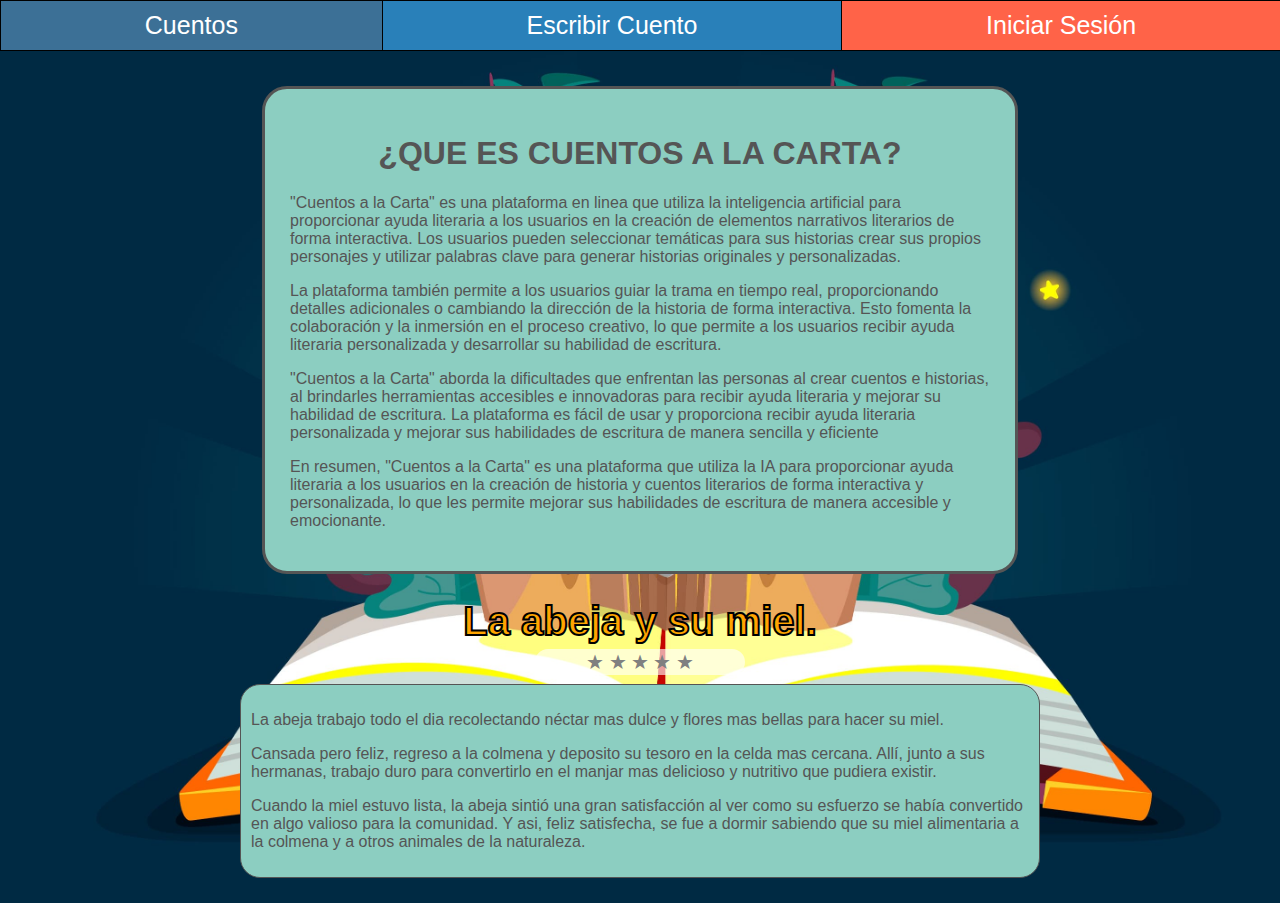
==== commit 6619082f: "formateo de codigo entero" ====
--- a/index.html
+++ b/index.html
@@ -24,7 +24,7 @@
 
     <main>
       <section class="explicacion-inicio">
-        <h1 role="heading">¿QUE ES CUENTOS A LA CARTA?</h1>
+        <h1>¿QUE ES CUENTOS A LA CARTA?</h1>
         <p>
           "Cuentos a la Carta" es una plataforma en linea que utiliza la
           inteligencia artificial para proporcionar ayuda literaria a los
--- a/style.css
+++ b/style.css
@@ -1,23 +1,26 @@
+/* ESTILOS HTML */
 html {
   scroll-behavior: smooth;
   font-family: Arial, Helvetica, sans-serif;
 }
 
+/* ESTILOS DE BODY */
 body {
   font-family: Arial, sans-serif;
   margin: 0;
   padding: 0;
-  background: #FFFFFF url(imagenes/Castillo-fondo.jpg) repeat;
+  background: #ffffff url(imagenes/Castillo-fondo.jpg) repeat;
   background-size: cover;
   color: #555555;
 }
 
-/* MENU DE NAVEGACION PRINCIPAL */
+/* MENU DE NAVEGACION */
 .navbar {
-  background-color: #2980B9;
+  background-color: #2980b9;
   text-align: center;
 }
 
+/* FORMATO MENU DE NAVEGACION */
 .menu-bar {
   display: flex;
   flex-wrap: wrap;
@@ -26,23 +29,29 @@
   padding: 0;
 }
 
+/* PROPORCIONES DE MENU DE NAVEGACION */
 .menu-bar li {
   flex-grow: 1;
 }
 
+/* HOVER DE MENU DE NAVEGACION */
 .menu-bar li:hover {
   background-color: #684d4d52;
   cursor: pointer;
 }
 
+/* BOTON DE INICIAR SESION */
 .iniciarsesion {
-  background-color: #FF6348;
+  background-color: #ff6348;
 }
+
+/* HOVER DE BOTON DE INICIAR SESION */
 
 .iniciarsesion:hover {
   background-color: rgba(104, 77, 77, 0.32);
 }
 
+/* ESTILO DE MENU DE NAVEGACION */
 .menu-bar a {
   color: #fff;
   display: block;
@@ -53,27 +62,29 @@
   border-right: 0;
 }
 
-@media screen and (max-width: 500px) {
-  .menu-bar {
+/* MEDIAQUERY TAMAÑO ADAPTATIVO DE MENU DE NAVEGACION */
+@media screen and (max-width: 600px) {
+  .menu-bar,
+  .perfil {
     flex-direction: column;
   }
 }
 
+/* INICIO */
 
-
-/* INICIO */
+/* EXPLICACIÓN DE INICIO */
 
 .explicacion-inicio {
   border: solid;
-  width: 90%;
   max-width: 700px;
   margin: 0 auto;
-  padding: 15px;
-  margin-top: 10px;
+  padding: 25px;
+  margin-top: 35px;
   border-radius: 25px;
   background-color: #8ccec1;
 }
 
+/* TITULO DE EXPLICACIÓN DE INICIO */
 .explicacion-inicio h1 {
   text-align: center;
 }
@@ -83,269 +94,48 @@
   display: flex;
   flex-direction: column;
   align-items: center;
-  justify-content: center;
   margin-top: 30px;
 }
 
-.escribircuento h2 {
-  font-size: 30px;
+/* PERFIL ESTILOS */
+
+/* CONTENEDOR DE PERFIL */
+.perfil {
+  margin-top: 40px;
+  position: absolute;
+  left: 50%;
+  transform: translateX(-50%);
+  display: inline-block;
   text-align: center;
-  color: #ffa500;
-  text-shadow: 1px 1px 0 black;
-  word-wrap: break-word;
-}
-
-
-.escribircuento label {
-  font-size: 1.875rem;
-  color: #ffa500;
-  text-shadow: 1px 1px 0 black;
-}
-
-.escribircuento input[type="text"],
-.escribircuento input[type="number"],
-.escribircuento select,
-.escribircuento textarea
- {
-  padding: 0.625rem;
-  margin: 0.625rem;
-  font-size: 1rem;
-  border-radius: 1.5625rem;
-  width: 100%;
-  border: 1px solid black;
-  max-width: 30rem;
-  text-align: center;
-  align-items: center;
-}
-.escribircuento #edad,
-.escribircuento #palabras {
-  margin-left: 0;
-  margin-right: 0;
-  width: 89.6%;
-  max-width: 28.5rem;
-}
-
-
-.escribircuento select:hover,
-.escribircuento input:hover,
-#contexto:hover,
-#prompt:hover {
-  box-shadow: 0 0 5px #81c700;
-}
-
-.escribircuento button[type="submit"] {
-  padding: 0.625rem;
-
-  font-size: 1.125rem;
-  border: none;
-  border-radius: 0.3125rem;
-  background-color: #2980B9;
-  border: 1px solid black;
-  color: white;
-  cursor: pointer;
-}
-
-.escribircuento button[type="submit"]:hover {
-  background-color: #1C639E;
-  box-shadow: 0 0 8px #81c700;
-}
-
-
-#contexto {
-  resize: none;
-  font-size: 25px;
   padding: 20px;
-  border-radius:5px ;
-  width: 75%;
-  max-width: 28.5rem;
-}
-
-#contexto::-webkit-scrollbar {
-  width: 10px;
-}
-
-#contexto::-webkit-scrollbar-track {
-  background-color: #f1f1f1;
-}
-
-#contexto::-webkit-scrollbar-thumb {
-  background-color: #81c700;
-  border-radius: 5px;
-}
-
-#contexto::-webkit-scrollbar-thumb:hover {
-  background-color: #81c70083;
-}
-
-
-#prompt,
-.prompt {
-  resize: none;
-  font-size: 25px;
-  padding: 20px;
-  border-radius:5px ;
-  width: 75%;
-  max-width: 28.5rem;
-  text-align: center;
-  margin: 5px;
-  /* display: none;  */
-  /* al comentar esta linea se muestra el prompt */
-}
-
-#prompt::-webkit-scrollbar {
-  width: 10px;
-}
-
-#prompt::-webkit-scrollbar-track {
-  background-color: #f1f1f1;
-}
-
-#prompt::-webkit-scrollbar-thumb {
-  background-color: #81c700;
-  border-radius: 5px;
-}
-
-#prompt::-webkit-scrollbar-thumb:hover {
-  background-color: #81c70083;
-}
-
-
-
-
-
-
-
-
-
-/* Estilos para la sección de vista previa del cuento */
-
-
-#cuento-generado {
-  max-width: 80%;
-  min-height: 200px;
-  margin: 25px auto 0;
-  padding: 10px;
-  font-size: 24px;
-  line-height: 1.5;
-  text-align: center;
-  border: 1px solid black;
-  border-radius: 25px;
-  background-color: #FFF;
-  overflow-wrap: break-word;
-  margin-bottom: 100px;
-}
-
-#cuento-generado p {
-  max-width: 100%;
-  overflow: hidden;
-}
-
-#cuento-generado::after {
-  content: attr(data-word-count);
-  visibility: hidden;
-}
-
-@media (min-width: 768px) {
-  #cuento-generado[data-word-count="0"] {
-    font-size: 1rem;
-  }
-
-  #cuento-generado[data-word-count="50"] {
-    font-size: 1.25rem;
-  }
-
-  #cuento-generado[data-word-count="100"] {
-    font-size: 1.5rem;
-  }
-
-  #cuento-generado[data-word-count="150"] {
-    font-size: 1.75rem;
-  }
-
-  #cuento-generado[data-word-count="200"] {
-    font-size: 2rem;
-  }
-}
-
-
-/* PERFIL PARAMETROS */
-.perfil {
-  display: flex;
-  flex-direction: column;
-  align-items: center;
-  justify-content: center;
-  font-family: Arial, sans-serif;
-  text-align: center;
-  position: fixed;
-  top: 50%;
-  left: 50%;
-  transform: translate(-50%, -50%);
-  padding: 20px;
-  max-width: 350px;
-  background-color: #ffffffc2;
+  background-color: #ffffffce;
   border-radius: 15%;
 }
-
-
-
+/* IMAGEN DE PERFIL */
 .imagen-perfil {
   width: 50%;
-  max-width: 200px;
   height: auto;
   border-radius: 100%;
   margin-bottom: 20px;
 }
-
-.name-user {
+/* NOMBRE DE USUARIO */
+.name-user,
+.email-user,
+.fecha-user {
   margin-top: 0;
-  margin-bottom: 10px;
+  margin-bottom: 15px;
 }
-
-.email-user, .fecha-user {
-  margin: 0;
-  margin-bottom: 10px;
-}
-
+/* BOTON CERRAR SESION EN PERFIL */
 .btn-cerrar-sesion {
-  display: inline-block;
-  background-color: #2980B9;
-  color: #FFFFFF;
-  padding: 10px 20px;
+  background-color: #2980b9;
+  color: #ffffff;
+  padding: 10px 15px;
   border-radius: 5px;
   text-decoration: none;
-  margin-right: 10px;
 }
-
+/* HOVER BOTON CERRAR SESION */
 .btn-cerrar-sesion:hover {
   background-color: #154360;
 }
 
-@media screen and (max-width: 768px) {
-  .perfil {
-    margin: 5%;
-  }
-
-  .imagen-perfil {
-    width: 70%;
-    max-width: 200px;
-    height: auto;
-    margin-bottom: 10px;
-  }
-}
-
 /* FOOTER */
-#page-wrapper {
-  min-height: calc(100vh - 100px); /* 100px es la altura del pie de página */
-}
-#footer {
-  position: relative;
-  bottom: 0;
-  left: 0;
-  width: 100%;
-  background-color: #f2f2f2;
-  padding: 10px;
-  text-align: center;
-}
-
-
-
--- a/formato-cuento.css
+++ b/formato-cuento.css
@@ -1,67 +1,63 @@
-/* ESTRELLAS */
-
+/* PUNTUACION DE CUENTO (ESTRELLAS) */
 .estrellas {
   width: 250px;
   margin: 0 auto;
-  height: 50px;
   text-align: center;
 }
-
+/* ESTILO DE ESTRELLAS label*/
 .clasificacion label {
   font-size: 20px;
   color: #808080;
   cursor: pointer;
 }
-
+/* HOVER DE ESTRELLAS */
 .clasificacion label:hover,
 .clasificacion label:hover ~ label,
 .clasificacion input[type="radio"]:checked ~ label {
   color: #ffa500;
 }
 
+/* ESTILO DE ESTRELLAS*/
 .clasificacion {
   direction: rtl;
-  unicode-bidi: bidi-override;
   margin: 20px;
+  padding: 1px;
   background-color: rgba(255, 255, 255, 0.62);
   border-radius: 25px;
 }
-
-.clasificacion:hover{
-  border: solid 1px #ffa500;
+/*  HOVER ESTILO DE ESTRELLAS */
+.clasificacion:hover {
+  box-shadow: 0 0 8px #81c700;
 }
-
+/* QUITAR RADIO A ESTRELLAS */
 .clasificacion input[type="radio"] {
   display: none;
 }
 
-
 /* CUENTOS */
-
-
+/* CONTENEDOR GENERAL DE CUENTO */
 .cuento {
   width: 90%;
   max-width: 800px;
   margin: 25px auto;
 }
-
+/* SEPARACION DE CONTENEDOR CUENTO Y ESTRELLAS */
 .cuento form {
-  height: 30px;
+  height: 35px;
 }
-
+/* TITULO DE CUENTO */
 .cuento h2 {
   text-align: center;
   margin: 0;
-  height: 20px;
+  height: 30px;
   color: #ffa500;
-  font-size: 33px;
-  -webkit-text-stroke: 1px black;
-  /* text-stroke: 1px black; */
+  font-size: 40px;
+  -webkit-text-stroke: 2px black;
 }
-
+/* CONTENEDOR DE CUENTO */
 .boxcuento {
   border: 1px solid;
   padding: 10px;
   border-radius: 20px;
   background-color: #8ccec1;
-}+}
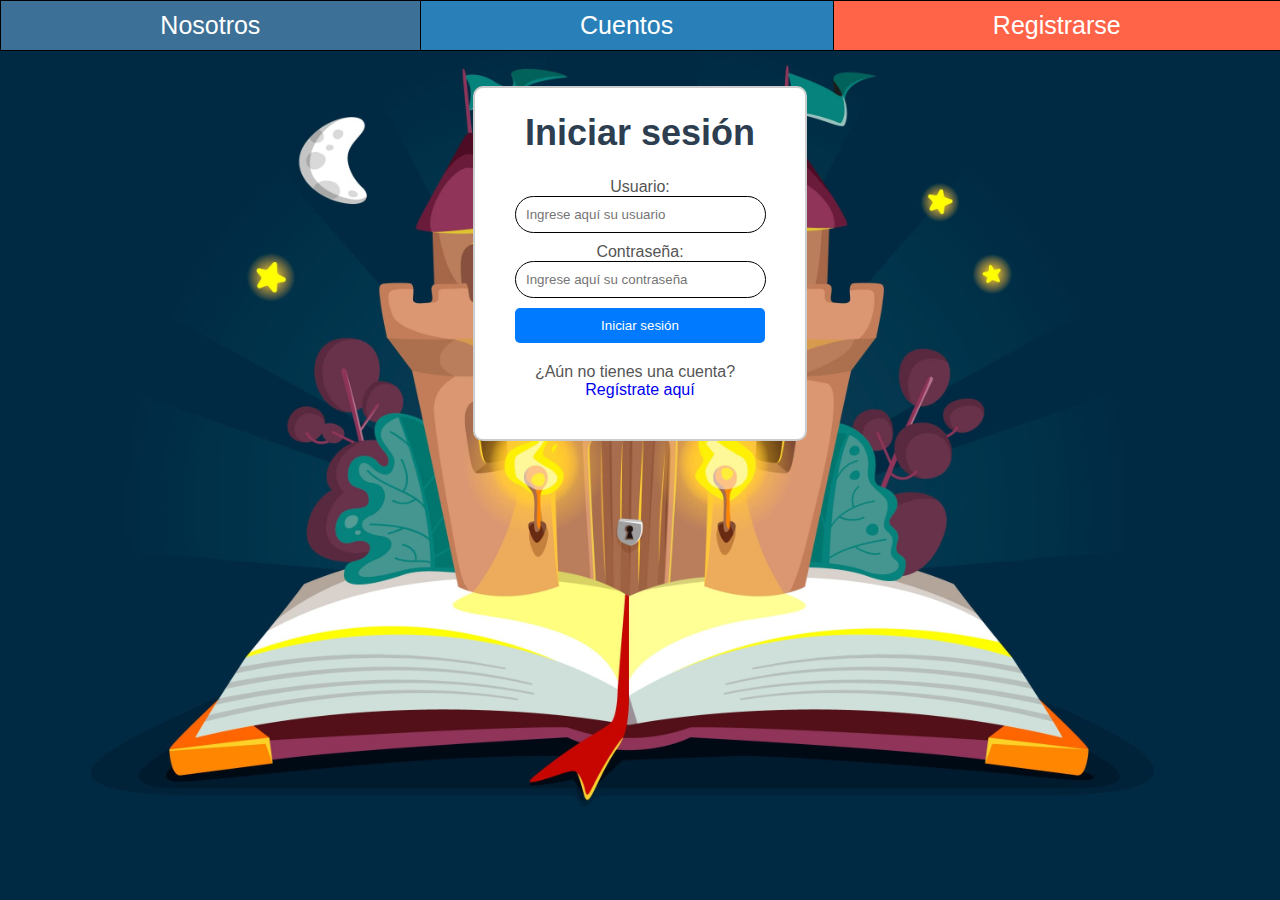
==== commit fbde37b4: "SE AGREGO COMENTARIOS DE LOGICA DEL MENU" ====
--- a/index.html
+++ b/index.html
@@ -4,98 +4,61 @@
     <meta charset="UTF-8" />
     <meta http-equiv="X-UA-Compatible" content="IE=edge" />
     <meta name="viewport" content="width=device-width, initial-scale=1.0" />
-    <title>Cuentos a la Carta</title>
+    <title>Inicio De Sesión</title>
     <link rel="stylesheet" href="style.css" />
-    <link rel="stylesheet" href="formato-cuento.css" />
+    <link rel="stylesheet" href="form.css" />
   </head>
+        <!-- SE SUPONE QUE ESTA PANTALLA SOLO SE VE SI EL USUARIO NO ESTA LOGEADO -->
+        <!-- SE SUPONE QUE ESTA PANTALLA SOLO SE VE SI EL USUARIO NO ESTA LOGEADO -->
+        <!-- SE SUPONE QUE ESTA PANTALLA SOLO SE VE SI EL USUARIO NO ESTA LOGEADO -->
 
   <body>
     <header>
       <nav class="navbar">
         <ul class="menu-bar">
+          <li><a href="nosotros.html">Nosotros</a></li>
           <li><a href="cuentos.html">Cuentos</a></li>
-          <li><a href="escribir.html">Escribir Cuento</a></li>
-          <li class="iniciarsesion">
-            <a href="iniciosesion.html">Iniciar Sesión</a>
+          <li class="registrarse-menu">
+            <a href="registro.html">Registrarse</a>
           </li>
         </ul>
       </nav>
     </header>
+    <main>
+      <section class="login">
+        <h1 class="titulos-form">Iniciar sesión</h1>
+        <form class="form-log" method="POST">
+          <div class="campo">
+            <label for="usuario">Usuario:</label>
+            <input
+              type="text"
+              id="usuario"
+              name="usuario"
+              required
+              placeholder="Ingrese aquí su usuario"
+            />
+          </div>
+          <div class="campo">
+            <label for="contrasena">Contraseña:</label>
+            <input
+              type="password"
+              id="contrasena"
+              name="contrasena"
+              required
+              placeholder="Ingrese aquí su contraseña"
+            />
+          </div>
 
-    <main>
-      <section class="explicacion-inicio">
-        <h1>¿QUE ES CUENTOS A LA CARTA?</h1>
-        <p>
-          "Cuentos a la Carta" es una plataforma en linea que utiliza la
-          inteligencia artificial para proporcionar ayuda literaria a los
-          usuarios en la creación de elementos narrativos literarios de forma
-          interactiva. Los usuarios pueden seleccionar temáticas para sus
-          historias crear sus propios personajes y utilizar palabras clave para
-          generar historias originales y personalizadas.
-        </p>
-        <p>
-          La plataforma también permite a los usuarios guiar la trama en tiempo
-          real, proporcionando detalles adicionales o cambiando la dirección de
-          la historia de forma interactiva. Esto fomenta la colaboración y la
-          inmersión en el proceso creativo, lo que permite a los usuarios
-          recibir ayuda literaria personalizada y desarrollar su habilidad de
-          escritura.
-        </p>
+          <div class="btn-iniciar">
+            <button type="submit">Iniciar sesión</button>
+          </div>
+        </form>
 
-        <p>
-          "Cuentos a la Carta" aborda la dificultades que enfrentan las personas
-          al crear cuentos e historias, al brindarles herramientas accesibles e
-          innovadoras para recibir ayuda literaria y mejorar su habilidad de
-          escritura. La plataforma es fácil de usar y proporciona recibir ayuda
-          literaria personalizada y mejorar sus habilidades de escritura de
-          manera sencilla y eficiente
-        </p>
-        <p>
-          En resumen, "Cuentos a la Carta" es una plataforma que utiliza la IA
-          para proporcionar ayuda literaria a los usuarios en la creación de
-          historia y cuentos literarios de forma interactiva y personalizada, lo
-          que les permite mejorar sus habilidades de escritura de manera
-          accesible y emocionante.
-        </p>
+        <div class="registrarse">
+          <p>¿Aún no tienes una cuenta?</p>
+          <a href="registro.html">Regístrate aquí</a>
+        </div>
       </section>
-
-      <article class="cuento">
-        <h2>La abeja y su miel.</h2>
-        <form class="estrellas">
-          <p class="clasificacion">
-            <input id="radio1" type="radio" name="estrellas" value="5" />
-            <label for="radio1">★</label>
-            <input id="radio2" type="radio" name="estrellas" value="4" />
-            <label for="radio2">★</label>
-            <input id="radio3" type="radio" name="estrellas" value="3" />
-            <label for="radio3">★</label>
-            <input id="radio4" type="radio" name="estrellas" value="2" />
-            <label for="radio4">★</label>
-            <input id="radio5" type="radio" name="estrellas" value="1" />
-            <label for="radio5">★</label>
-          </p>
-        </form>
-        <div class="boxcuento">
-          <p>
-            La abeja trabajo todo el dia recolectando néctar mas dulce y flores
-            mas bellas para hacer su miel.
-          </p>
-          <p>
-            Cansada pero feliz, regreso a la colmena y deposito su tesoro en la
-            celda mas cercana. Allí, junto a sus hermanas, trabajo duro para
-            convertirlo en el manjar mas delicioso y nutritivo que pudiera
-            existir.
-          </p>
-          <p>
-            Cuando la miel estuvo lista, la abeja sintió una gran satisfacción
-            al ver como su esfuerzo se había convertido en algo valioso para la
-            comunidad. Y asi, feliz satisfecha, se fue a dormir sabiendo que su
-            miel alimentaria a la colmena y a otros animales de la naturaleza.
-          </p>
-        </div>
-      </article>
     </main>
-
-    <footer></footer>
   </body>
 </html>
--- a/style.css
+++ b/style.css
@@ -41,13 +41,14 @@
 }
 
 /* BOTON DE INICIAR SESION */
-.iniciarsesion {
+.iniciarsesion, .registrarse-menu {
   background-color: #ff6348;
 }
 
 /* HOVER DE BOTON DE INICIAR SESION */
 
-.iniciarsesion:hover {
+.iniciarsesion:hover,
+, .registrarse-menu:hover {
   background-color: rgba(104, 77, 77, 0.32);
 }
 
@@ -139,3 +140,38 @@
 }
 
 /* FOOTER */
+footer {
+  background-color: #333;
+  color: #fff;
+  padding: 20px 0;
+  }
+  
+  .footer-content {
+  display: flex;
+  justify-content: space-between;
+  align-items: center;
+  }
+  
+  footer nav ul {
+  list-style: none;
+  display: flex;
+  margin: 0;
+  padding: 0;
+  }
+  
+  footer nav li {
+  margin: 0 10px;
+  }
+  
+  footer nav a {
+  color: #fff;
+  text-decoration: none;
+  }
+  
+  .footer-bottom {
+  border-top: 1px solid #fff;
+  margin-top: 20px;
+  padding-top: 10px;
+  font-size: 14px;
+  text-align: center;
+  }--- a/form.css
+++ b/form.css
@@ -0,0 +1,222 @@
+/* ESTILOS FORMULARIOS */
+
+/* CONTENEDOR DEL FORUMULARIO */
+.registro,.login {
+  max-width: 250px;
+  margin: 35px auto 0;
+  padding: 0 40px;
+  background-color: #fff;
+  border: 2px solid #ccc;
+  border-radius: 10px;
+}
+
+/* TITULO DEL FORMULARIO */
+.registro h1,
+.login h1 {
+  font-size: 36px;
+  text-align: center;
+  color: #2c3e50;
+}
+
+/* ESPACIO ENTRE CAMPOS DEL FORMULARIO */
+.campo {
+  margin: 10px 0;
+}
+
+/* CENTRADO DE NOMBRE DE FORMULARIO */
+.form-log label,
+.form-reg label {
+  display: block;
+  text-align: center;
+}
+
+/* INPUT DE FORMULARIOS */
+.form-reg input[type="text"],
+.form-reg input[type="number"],
+.form-reg input[type="email"],
+.form-reg input[type="password"],
+.form-log input[type="text"],
+.form-log input[type="number"],
+.form-log input[type="email"],
+.form-log input[type="password"] {
+  width: 91.5%;
+  padding: 10px;
+  border: 1px solid;
+  border-radius: 25px;
+}
+
+/* HOVER DE INPUT DE FORMULARIOS */
+.campo input:hover {
+  box-shadow: 0 0 5px #81c700;
+}
+
+/* BOTON DE INICIO DE SESION O DE REGISTRARSE */
+.btn-iniciar button[type="submit"],
+.btn-registrarse button[type="submit"] {
+  width: 100%;
+  padding: 10px;
+  border: none;
+  border-radius: 5px;
+  background-color: #007bff;
+  color: #fff;
+  cursor: pointer;
+}
+
+/* HOVER DE BOTON DE INICIO DE SESION O REGISTRARSE */
+.btn-iniciar button[type="submit"]:hover,
+.btn-registrarse button[type="submit"]:hover {
+  background-color: #0069d9;
+}
+
+/* REGISTRATE AQUI, INICIAR SESION AQUI */
+.registrarse,
+.iniciar-sesion {
+  margin: 20px 0 40px;
+  text-align: center;
+}
+
+/* YA TIENES CUENTA , AUN NO TIENES CUENTA */
+.registrarse p,
+.iniciar-sesion p {
+  margin-right: 10px;
+  margin-bottom: 0;
+}
+
+/* TEXTO DE REGISTRARSE AQUI , INICIAR SESION AQUI */
+.registrarse a,
+.iniciar-sesion a {
+  text-decoration: none;
+}
+
+/* HOVER DE TEXTO DE REGISTRARSE AQUI , INICIAR SESION AQUI */
+.registrarse a:hover,
+.iniciar-sesion a:hover {
+  text-decoration: underline;
+}
+
+/* TITULO DE PROPIEDADES DEL CUENTO */
+.escribircuento h2 {
+  font-size: 30px;
+  text-align: center;
+  color: #ffa500;
+  text-shadow: 1px 1px 0 black;
+  word-wrap: break-word;
+}
+
+/* TEXTO DE ENCIMA DE LOS INPUTS DE FORMULARIO EN CREAR CUENTO */
+.escribircuento label {
+  font-size: 1.875rem;
+  color: #ffa500;
+  text-shadow: 1px 1px 0 black;
+}
+
+/* INPUTS DE FORM CREAR CUENTO */
+.escribircuento input[type="text"],
+.escribircuento input[type="number"],
+.escribircuento select,
+.escribircuento textarea {
+  padding: 0.625rem;
+  margin: 0.625rem;
+  font-size: 1rem;
+  border-radius: 1.5625rem;
+  width: 100%;
+  max-width: 30rem;
+  text-align: center;
+}
+
+/* INPUTS FORM CREAR CUENTO EDAD LECTOR, CANTIDAD DE PALABRAS */
+.escribircuento #edad,
+.escribircuento #palabras {
+  margin-left: 0;
+  margin-right: 0;
+  width: 93%;
+  max-width: 28.5rem;
+}
+
+/* HOVERS INPUTS CREAR CUENTO */
+.escribircuento select:hover,
+.escribircuento input:hover,
+#contexto:hover,
+#prompt:hover {
+  box-shadow: 0 0 5px #81c700;
+}
+
+/* CAMPO INGRESAR CONTEXTO */
+#contexto {
+  font-size: 25px;
+  padding: 20px;
+  border-radius: 5px;
+  width: 75%;
+}
+/* BARRA DE DESPLAZAMIENTO DE CONTEXTO */
+#contexto::-webkit-scrollbar {
+  width: 10px;
+}
+/* BARRA DE DESPLAZAMIENTO DE CONTEXTO ESTILO */
+#contexto::-webkit-scrollbar-thumb {
+  background-color: #81c700;
+  border-radius: 5px;
+}
+/* HOVER BARRA DE DESPLAZAMIENTO DE CONTEXTO ESTILO */
+#contexto::-webkit-scrollbar-thumb:hover {
+  background-color: #1c639e;
+}
+
+/* PROMPT HAY QUE BORRAR ESTAS LINEAS DE CÓDIGO DE PROMPT SOLO SON PARA PRUEBA */
+#prompt {
+  font-size: 25px;
+  padding: 20px;
+  border-radius: 5px;
+  width: 75%;
+  /* al comentar esta linea se muestra el prompt */
+}
+
+#prompt::-webkit-scrollbar {
+  width: 10px;
+}
+
+#prompt::-webkit-scrollbar-thumb {
+  background-color: #81c700;
+  border-radius: 5px;
+}
+
+#prompt::-webkit-scrollbar-thumb:hover {
+  background-color: #1c639e;
+}
+
+/* BOTON GENERAR CUENTO EN CREAR CUENTO */
+.escribircuento button[type="submit"] {
+  padding: 0.625rem;
+  font-size: 1.125rem;
+  border-radius: 0.3125rem;
+  background-color: #2980b9;
+  color: white;
+  cursor: pointer;
+}
+/* HOVER EN BOTON GENERAR CUENTO, EN CREAR CUENTO */
+.escribircuento button[type="submit"]:hover {
+  background-color: #1c639e;
+  box-shadow: 0 0 8px #81c700;
+}
+
+/* Estilos para la sección de vista previa del cuento generado*/
+
+#cuento-generado {
+  max-width: 80%;
+  min-height: 200px;
+  margin: 25px auto 0;
+  padding: 10px;
+  font-size: 24px;
+  line-height: 1.5;
+  text-align: center;
+  border: 1px solid black;
+  border-radius: 25px;
+  background-color: #fff;
+  overflow-wrap: break-word;
+  margin-bottom: 100px;
+}
+/* TITULO DEL CUENTO GENERADO */
+#cuento-generado h3 {
+  color: #81c700;
+  font-size: 40px;
+}
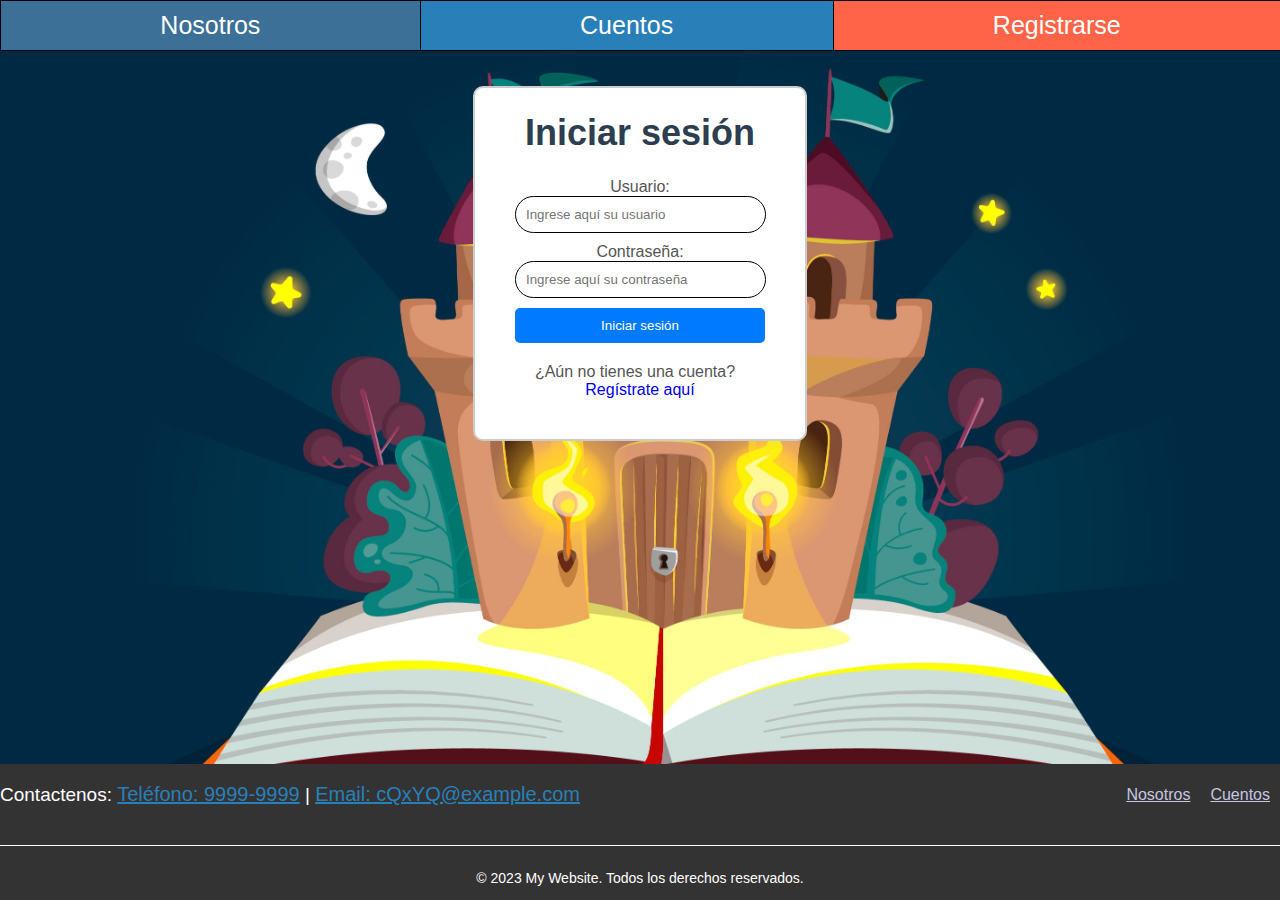
==== commit 165b66d6: "bug de footer solucionado final de pagina" ====
--- a/index.html
+++ b/index.html
@@ -8,57 +8,76 @@
     <link rel="stylesheet" href="style.css" />
     <link rel="stylesheet" href="form.css" />
   </head>
-        <!-- SE SUPONE QUE ESTA PANTALLA SOLO SE VE SI EL USUARIO NO ESTA LOGEADO -->
-        <!-- SE SUPONE QUE ESTA PANTALLA SOLO SE VE SI EL USUARIO NO ESTA LOGEADO -->
-        <!-- SE SUPONE QUE ESTA PANTALLA SOLO SE VE SI EL USUARIO NO ESTA LOGEADO -->
+  <!-- SE SUPONE QUE ESTA PANTALLA SOLO SE VE SI EL USUARIO NO ESTA LOGEADO -->
+  <!-- SE SUPONE QUE ESTA PANTALLA SOLO SE VE SI EL USUARIO NO ESTA LOGEADO -->
+  <!-- SE SUPONE QUE ESTA PANTALLA SOLO SE VE SI EL USUARIO NO ESTA LOGEADO -->
 
   <body>
-    <header>
-      <nav class="navbar">
-        <ul class="menu-bar">
-          <li><a href="nosotros.html">Nosotros</a></li>
-          <li><a href="cuentos.html">Cuentos</a></li>
-          <li class="registrarse-menu">
-            <a href="registro.html">Registrarse</a>
-          </li>
-        </ul>
-      </nav>
-    </header>
-    <main>
-      <section class="login">
-        <h1 class="titulos-form">Iniciar sesión</h1>
-        <form class="form-log" method="POST">
-          <div class="campo">
-            <label for="usuario">Usuario:</label>
-            <input
-              type="text"
-              id="usuario"
-              name="usuario"
-              required
-              placeholder="Ingrese aquí su usuario"
-            />
+    <div class="content">
+      <header>
+        <nav class="navbar">
+          <ul class="menu-bar">
+            <li><a href="nosotros.html">Nosotros</a></li>
+            <li><a href="cuentos.html">Cuentos</a></li>
+            <li class="registrarse-menu">
+              <a href="registro.html">Registrarse</a>
+            </li>
+          </ul>
+        </nav>
+      </header>
+      <main class="content">
+        <section class="login">
+          <h1 class="titulos-form">Iniciar sesión</h1>
+          <form class="form-log" method="POST">
+            <div class="campo">
+              <label for="usuario">Usuario:</label>
+              <input
+                type="text"
+                id="usuario"
+                name="usuario"
+                required
+                placeholder="Ingrese aquí su usuario"
+              />
+            </div>
+            <div class="campo">
+              <label for="contrasena">Contraseña:</label>
+              <input
+                type="password"
+                id="contrasena"
+                name="contrasena"
+                required
+                placeholder="Ingrese aquí su contraseña"
+              />
+            </div>
+
+            <div class="btn-iniciar">
+              <button type="submit">Iniciar sesión</button>
+            </div>
+          </form>
+
+          <div class="registrarse">
+            <p>¿Aún no tienes una cuenta?</p>
+            <a href="registro.html">Regístrate aquí</a>
           </div>
-          <div class="campo">
-            <label for="contrasena">Contraseña:</label>
-            <input
-              type="password"
-              id="contrasena"
-              name="contrasena"
-              required
-              placeholder="Ingrese aquí su contraseña"
-            />
-          </div>
-
-          <div class="btn-iniciar">
-            <button type="submit">Iniciar sesión</button>
-          </div>
-        </form>
-
-        <div class="registrarse">
-          <p>¿Aún no tienes una cuenta?</p>
-          <a href="registro.html">Regístrate aquí</a>
-        </div>
-      </section>
-    </main>
+        </section>
+      </main>
+    </div>
+    <footer>
+      <div class="footer-content">
+        <p>
+          Contactenos: <a href="tel:99999999">Teléfono: 9999-9999</a> |
+          <a href="mailto:cQxYQ@example.com">Email: cQxYQ@example.com</a>
+        </p>
+        <nav>
+          <ul>
+            <li><a href="nosotros.html">Nosotros</a></li>
+            <li><a href="cuentos.html">Cuentos</a></li>
+          </ul>
+        </nav>
+      </div>
+      <div class="footer-bottom">
+        <p>&copy; 2023 My Website. Todos los derechos reservados.</p>
+      </div>
+    </footer>
   </body>
 </html>
--- a/style.css
+++ b/style.css
@@ -2,6 +2,8 @@
 html {
   scroll-behavior: smooth;
   font-family: Arial, Helvetica, sans-serif;
+  height: 100%;
+  margin: 0;
 }
 
 /* ESTILOS DE BODY */
@@ -12,6 +14,10 @@
   background: #ffffff url(imagenes/Castillo-fondo.jpg) repeat;
   background-size: cover;
   color: #555555;
+  display: flex;
+  flex-direction: column;
+  height: 100%;
+
 }
 
 /* MENU DE NAVEGACION */
@@ -140,38 +146,59 @@
 }
 
 /* FOOTER */
+.content {
+  flex: 1 0 auto;
+  /* Agrega aquí tus estilos para el contenido */
+}
 footer {
   background-color: #333;
   color: #fff;
-  padding: 20px 0;
-  }
-  
-  .footer-content {
+  /* Agrega aquí tus estilos para el footer */
+}
+.footer-content {
   display: flex;
   justify-content: space-between;
   align-items: center;
-  }
-  
-  footer nav ul {
-  list-style: none;
-  display: flex;
-  margin: 0;
-  padding: 0;
-  }
-  
-  footer nav li {
-  margin: 0 10px;
-  }
-  
-  footer nav a {
-  color: #fff;
-  text-decoration: none;
-  }
-  
-  .footer-bottom {
+}
+.footer-bottom {
+  margin-top: auto;
+  text-align: center;
   border-top: 1px solid #fff;
   margin-top: 20px;
   padding-top: 10px;
   font-size: 14px;
   text-align: center;
-  }+}
+
+  .footer-content p{
+    font-size: 19px;
+  }
+
+  .footer-content p a{
+  color: #fff;
+  font-size: 20px;
+  color: #2980b9;
+  }
+  .footer-content p a:hover{
+  color: #c6c6e0;
+  }
+
+  .footer-content nav ul {
+  list-style: none;
+  display: flex;
+  margin: 0;
+  padding: 0;
+  }
+  
+  .footer-content nav li {
+  margin: 0 10px;
+  }
+  
+  .footer-content nav a {
+  color: #c6c6e0;
+  }
+
+  .footer-content nav a:hover{
+    color: #2980b9
+  }
+  
